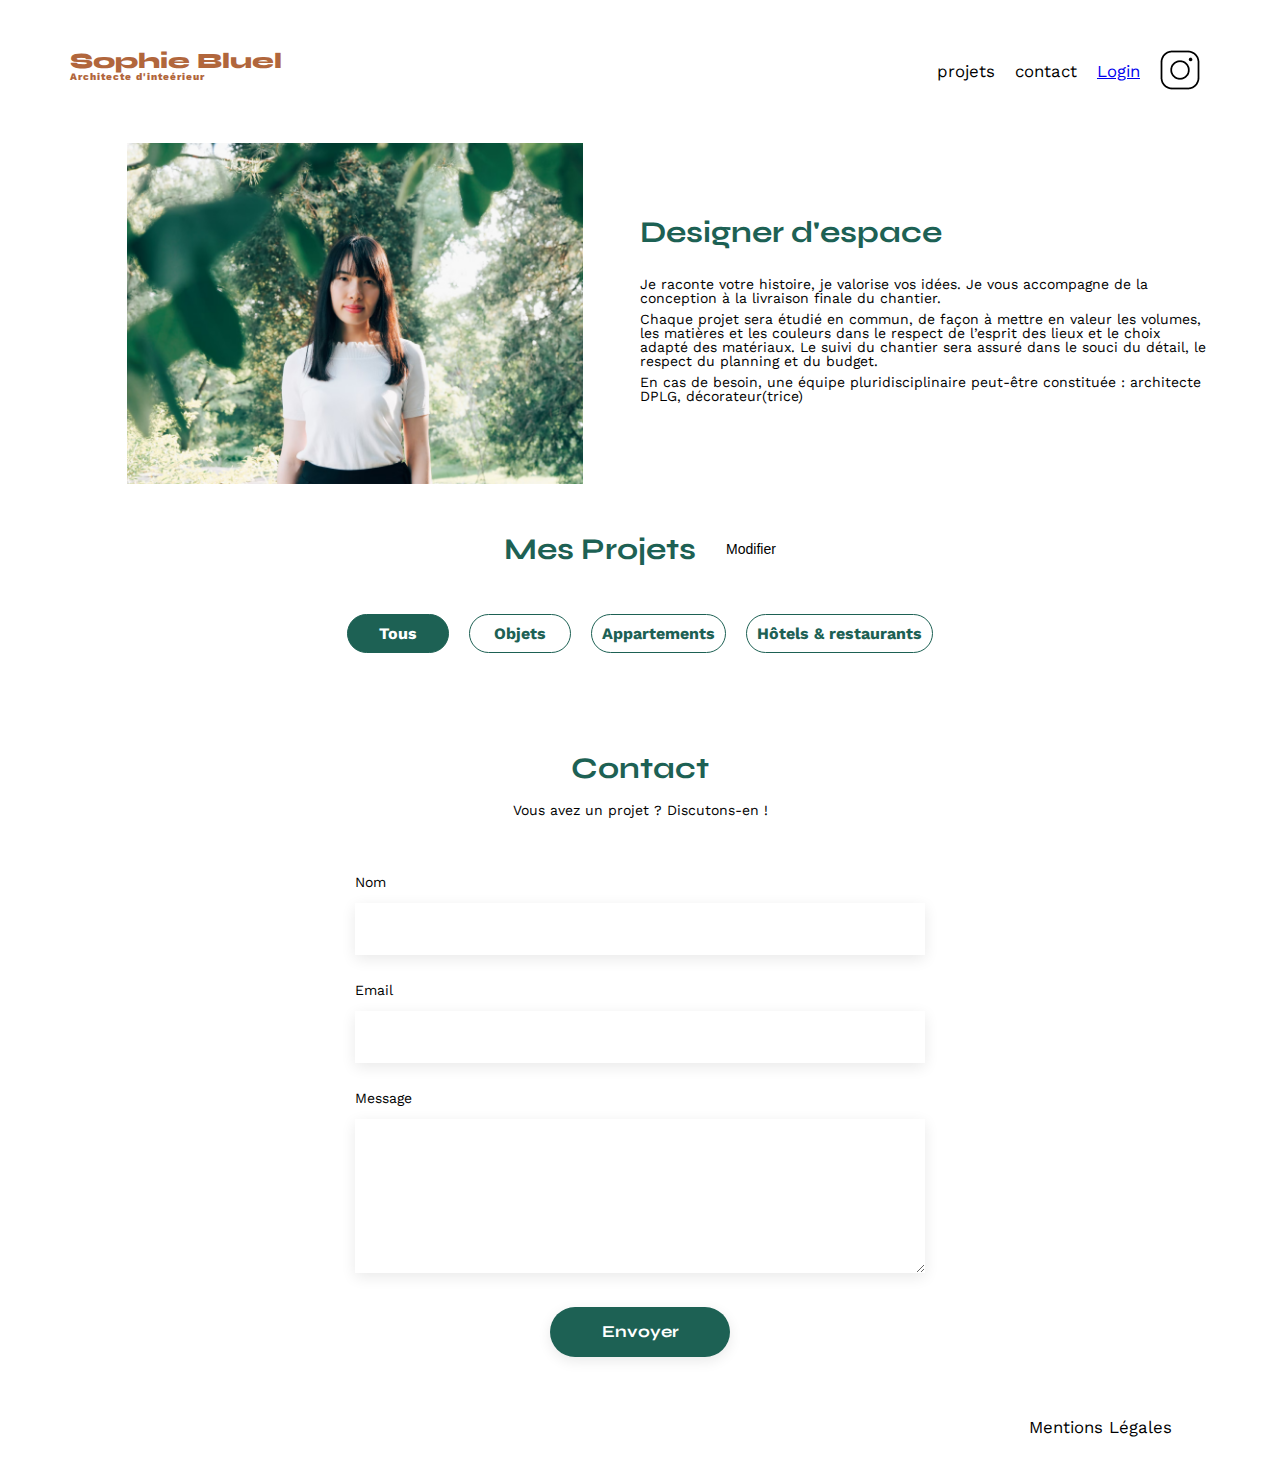
==== Portfolio-architecte-sophie-bluel-master/FrontEnd/index.html @ 6824dac6 "first commit. Envoi des fichiers suite à la création du dépot github" ====
<!DOCTYPE html>
<html lang="fr">
<head>
	<meta charset="UTF-8">
	<title>Sophie Bluel - Architecte d'intérieur</title>
	<meta name="viewport" content="width=device-width, initial-scale=1.0">
	<link rel="preconnect" href="https://fonts.googleapis.com">
	<link rel="preconnect" href="https://fonts.gstatic.com" crossorigin>
	<link href="https://fonts.googleapis.com/css2?family=Syne:wght@700;800&family=Work+Sans&display=swap" rel="stylesheet">
	<meta name="description" content="">
	<link rel="stylesheet" href="./assets/style.css">
</head>
<body>
<header>
	<h1>Sophie Bluel <span>Architecte d'inteérieur</span></h1>
	<nav>
		<ul>
			<li>projets</li>
			<li>contact</li>
			<li><a href="http://localhost/code/openclassroomProjetOne/Portfolio-architecte-sophie-bluel-master/FrontEnd/loginPage.html">Login</a></li>
			<li><img src="./assets/icons/instagram.png" alt="Instagram"></li>
		</ul>
	</nav>
</header>
<main class="test">
	<section id="introduction">
		<figure>
			<img src="./assets/images/sophie-bluel.png" alt="">
		</figure>
		<article>
			<h2>Designer d'espace</h2>
			<p>Je raconte votre histoire, je valorise vos idées. Je vous accompagne de la conception à la livraison finale du chantier.</p>
			<p>Chaque projet sera étudié en commun, de façon à mettre en valeur les volumes, les matières et les couleurs dans le respect de l’esprit des lieux et le choix adapté des matériaux. Le suivi du chantier sera assuré dans le souci du détail, le respect du planning et du budget.</p>
			<p>En cas de besoin, une équipe pluridisciplinaire peut-être constituée : architecte DPLG, décorateur(trice)</p>
		</article>
	</section>
	<section id="portfolio">
		<div class="contenerTitleProjectAndButtonModifProject">
			<h2>Mes Projets</h2>
			<div class="contenerButtonModifierProject">
				<button class="buttonModifierProject" type="button" aria-haspopup="modalProject" aria-controls="modalProject">Modifier</button>
			</div>	
		</div>
		<div class="sectionFilter">
			<div class="filter filterOne filterSelected">
				<p>Tous</p>
			</div>
			<div class="filter filterTwo">
				<p>Objets</p>
			</div>
			<div class="filter filterThree">
				<p>Appartements</p>
			</div>
			<div class="filter filterFour">
				<p>Hôtels & restaurants</p>
			</div>
		</div>
		<div class="gallery">
		</div>
	</section>
	<section id="contact">
		<h2>Contact</h2>
		<p>Vous avez un projet ? Discutons-en !</p>
		<form action="#" method="post">
			<label for="name">Nom</label>
			<input type="text" name="name" id="name">
			<label for="email">Email</label>
			<input type="email" name="email" id="email">
			<label for="message">Message</label>
			<textarea name="message" id="message" cols="30" rows="10"></textarea>
			<input type="submit" value="Envoyer">
		</form>
	</section>
</main>
<aside 
	id="modalProject" 
	role="dialog" 
	aria-labelledby="modalTitle" 
	aria-describedby="modalDesc"
	aria-modal="true"
	aria-hidden="true"
	>
	<div role="document" class="contenerModalProject">
		<div class="contenerPrincipalModal">
			<div class="contenerCloseModal">
				<div class="closeModal" aria-label="close" data-dismiss="modalProject"></div>
			</div>
			<h2 id="modalTitle">Galerie photo</h2>
			<div class="contenerAllFigureModalProject"></div>
			<hr>
			<button class="addProject">Ajouter une photo</button>
			<p>Supprimer la galerie</p>
		</div>
		<div class="contenerSecondPageAddProject hidden">
			<div class='contenerHeaderModalFormProject'>
				<div class='logoReturn'></div>
				<div class='closeModal' aria-label='close' data-dismiss='modalProject'>
				</div>
			</div>
			<h2>Ajout photo</h2>
			<form class='formAddProject'>
				<div class='contenerInputAndImageAdd'>
					<div class="contenerInput">
						<div class="borderImageForInputFile">
							<div class="imageInBorderImageForInputFile"></div>
						</div>
						<div class="contenerImageUserInput"></div>
						<div class="contenerInputFileAndLabel">
							<label for="image" class="labelImage">Ajouter une photo</label>
							<input type='file' id='inputImage' name='image' accept='image/png, image/jpeg'>
						</div>
						<div class="contenerTextInfoInputFile">
							<p>jpg; png : 4mo max</p>
						</div>
					</div>
				</div>
				<div class='contenerInputTitle'>
					<label for='inputTitle' class="labelForm">Titre</label>
					<input type='text' id='inputTitle' name='title'>
				</div>
				<div class='contenerInputCategory'>
					<label for="category" class="labelForm">Catégorie</label>
					<select list='categoryProjectList' id='categoryProject' name='category'>
						<option id="1" value='1' class="optionCategoryProject">Objets</option>
						<option id="2" value='2' class="optionCategoryProject">Appartements</option>
						<option id="3" value="3" class="optionCategoryProject">Hôtels & Restaurant</option>
					</select>
				</div>
				<input type="submit" value="Valider" class="buttonSubmitFormProject"></input>
			</form>
			
		</div>
	</div>

	</aside>

<footer>
	<nav>
		<ul>
			<li>Mentions Légales</li>
		</ul>
	</nav>
</footer>

<script src="javascript/foundFilesWork.js"></script>
</body>
</html>
---- Portfolio-architecte-sophie-bluel-master/FrontEnd/assets/style.css ----
/* http://meyerweb.com/eric/tools/css/reset/
   v2.0 | 20110126
   License: none (public domain)
*/

html, body, div, span, applet, object, iframe,
h1, h2, h3, h4, h5, h6, p, blockquote, pre,
a, abbr, acronym, address, big, cite, code,
del, dfn, em, img, ins, kbd, q, s, samp,
small, strike, strong, sub, sup, tt, var,
b, u, i, center,
dl, dt, dd, ol, ul, li,
fieldset, form, label, legend,
table, caption, tbody, tfoot, thead, tr, th, td,
article, aside, canvas, details, embed,
figure, figcaption, footer, header, hgroup,
menu, nav, output, ruby, section, summary,
time, mark, audio, video {
	margin: 0;
	padding: 0;
	border: 0;
	font-size: 100%;
	font: inherit;
	vertical-align: baseline;
}
/* HTML5 display-role reset for older browsers */
article, aside, details, figcaption, figure,
footer, header, hgroup, menu, nav, section {
	display: block;
}
body {
	line-height: 1;
}
ol, ul {
	list-style: none;
}
blockquote, q {
	quotes: none;
}
blockquote:before, blockquote:after,
q:before, q:after {
	content: '';
	content: none;
}
table {
	border-collapse: collapse;
	border-spacing: 0;
}
/** end reset css**/
body {
	max-width: 1140px;
	margin:auto;
	font-family: 'Work Sans' ;
	font-size: 14px;
}
header {
	display: flex;
	justify-content: space-between;
	margin: 50px 0
}
section {
	margin: 50px 0
}

h1{
	display: flex;
	flex-direction: column;
	font-family: 'Syne';
	font-size: 22px;
	font-weight: 800;
	color: #B1663C
}

h1 > span {
	font-family: 'Work Sans';
	font-size:10px;
	letter-spacing: 0.1em;
;
}

h2{
	font-family: 'Syne';
	font-weight: 700;
	font-size: 30px;
	color: #1D6154
}
nav ul {
	display: flex;
	align-items: center;
	list-style-type: none;

}
nav li {
	padding: 0 10px;
	font-size: 1.2em;
}

li:hover {
	color: #B1663C;
}
#introduction {
	display: flex;
	align-items: center;
}
#introduction figure {
	flex: 1
}
#introduction img {
	display: block;
	margin: auto;
	width: 80%;
}

#introduction article {
	flex: 1
}
#introduction h2 {
	margin-bottom: 1em;
}

#introduction p {
	margin-bottom: 0.5em;
}
#portfolio h2 {
	text-align: center;
}
.gallery {
	width: 100%;
	display: grid;
	grid-template-columns: 1fr 1fr 1fr;
	grid-column-gap: 20px;
	grid-row-gap: 20px;
}

.gallery img {
	width: 100%;

}
#contact {
	width: 50%;
margin: auto;
}
#contact > * {
	text-align: center;

}
#contact h2{
	margin-bottom: 20px;
}
#contact form {
	text-align: left;
	margin-top:30px;
	display: flex;
	flex-direction: column;
}

#contact input {
	height: 50px;
	font-size: 1.2em;
	border: none;
	box-shadow: 0px 4px 14px rgba(0, 0, 0, 0.09);
}
#contact label {
	margin: 2em 0 1em 0;
}
#contact textarea {
	border: none;
	box-shadow: 0px 4px 14px rgba(0, 0, 0, 0.09);
}

input[type="submit"]{
	font-family: 'Syne';
	font-weight: 700;
	color: white;
	background-color: #1D6154;
	margin : 2em auto ;
	width: 180px;
	text-align: center;
	border-radius: 60px ;
}

footer nav ul {
	display: flex;
	justify-content: flex-end;
	margin: 2em
}


.sectionFilter {
	width: 100%;
	margin: 0 0 50px 0;
	display: flex;
	justify-content: center;
}
.filter {
	min-height: 37px;
	min-width: 100px;
	margin: 0 10px;
	border: 1px solid #1D6154;
	border-radius: 60px;
	display: flex;
	justify-content: center;
	align-items: center;	
	
}
.filter:hover {
	cursor: pointer;
}
.filterSelected {
	background-color: #1D6154;
}
.filter p {
	margin: 0;
	padding: 0 10px;
	font-weight: 700;
	font-size: 16px;
	color: #1D6154;
}
.filterSelected p {
	color: white;
}
.contenerTitleProjectAndButtonModifProject {
	margin-bottom: 50px;
	display: flex;
	justify-content: center;
	align-items: center;
}

.contenerButtonModifierProject {
	margin-left: 30px;
	display: flex;
	justify-content: center;
	align-items: center;
}

.buttonModifierProject {
	padding: 0;
	margin: 0;
	background: none;
	border: none;
	font-size: 14px;
	font-weight: 400;
	
}




#modalProject {
	position: fixed;
	z-index: 2;
	left: 0;
	top: 0;
	width: 100%;
	height: 100%;
	background: rgba(0, 0, 0, 0.8);
	display: flex;
	justify-content: center;
	align-items: center;
}
.contenerPrincipalModal {
	display: flex;
	flex-direction: column;
	align-items: center;
}

.contenerCloseModal {
	width: 90%;
	display: flex;
	justify-content: flex-end;
}

.closeModal {
	width: 24px;
	height: 24px;
	margin: 20px 0;
	background: url("../assets/icons/closeModal.png") no-repeat center;
	background-size: 50% 50%;
}

.contenerModalProject {
	width: 630px;
	height: 670px;
	background-color: white;
	display: flex;
	flex-direction: column;
	align-items: center;
	overflow: auto;
}

.contenerAllFigureModalProject {
	width: 90%;
	display: flex;
	flex-wrap: wrap;
	justify-content: flex-start;
}
.contenerIndivFigureInModal {
	position: relative;
	width: 17%;
	margin : 10px 10px 5px 0;
}
.figureInModalProject {
	width: 100%;
	height: 75px;
	display: flex;
	flex-direction: column;
	
}

.figureInModalProject img {
	width: 100%;
	height: 70%;
}

#modalProject[aria-hidden="true"] {
	display: none;
	visibility: hidden;
	opacity: 0;
}

.buttonDeleteProject {
	position: absolute;
	top: 5px;
	right: 5px;
	width: 17px;
	height: 17px;
	z-index: 3;
	background: url("../assets/icons/deleteWork.png") no-repeat center;
	background-color: black;
	background-size: 50% 50%;
}

a {
	width: 100%;
	height: 100%;
}

.contenerSecondPageAddProject {
	width: 95%;
	display: flex;
	flex-direction: column;
	align-items: center;
}

.contenerHeaderModalFormProject {
	width: 95%;
	display: flex;
	justify-content: space-between;
}
.logoReturn {
	width: 20px;
	height: 20px;
	margin : 20px 0;
	background: url("../assets/icons/Arrow_Back.png") no-repeat center;
	background-size: 50% 50%;
}

.closerModal {
	width: 20px;
	height: 20px;
	margin-right : 20px;
	background-color: black;
}

.contenerInput {
	width: 250px;
	height: 200px;
	background-color: #E8F1F6;
	display: flex;
	flex-direction: column;
	align-items: center;
	justify-content: center;
}

.borderImageForInputFile {
	width: 58px;
	height: 46px;
	margin: 0 0 20px 0;
	background: url("../assets/icons/testImage.png") no-repeat center;
	background-size: 100% 100%;
}

.contenerInputFileAndLabel {
	display: block;
}

.labelImage {
	display: flex;
	justify-content: center;
	align-items: center;
	width: 173px;
	height: 36px;
	background: #CBD6DC;
	border-radius: 50px;
}

#inputImage {
	opacity: 0;
	width: 1px;
	height: 1px;
}

.contenerInputTitle, .contenerInputCategory {
	width: 250px;
	display: flex;
	flex-direction: column;
	align-items: flex-start;
}
#categoryProject, #inputTitle {
	width: 250px;
	padding: 0;
	margin: 0;
	border: 1px solid black;
}

.optionCategoryProject {
	width: 100%;
}



.hidden {
	display: none;
}
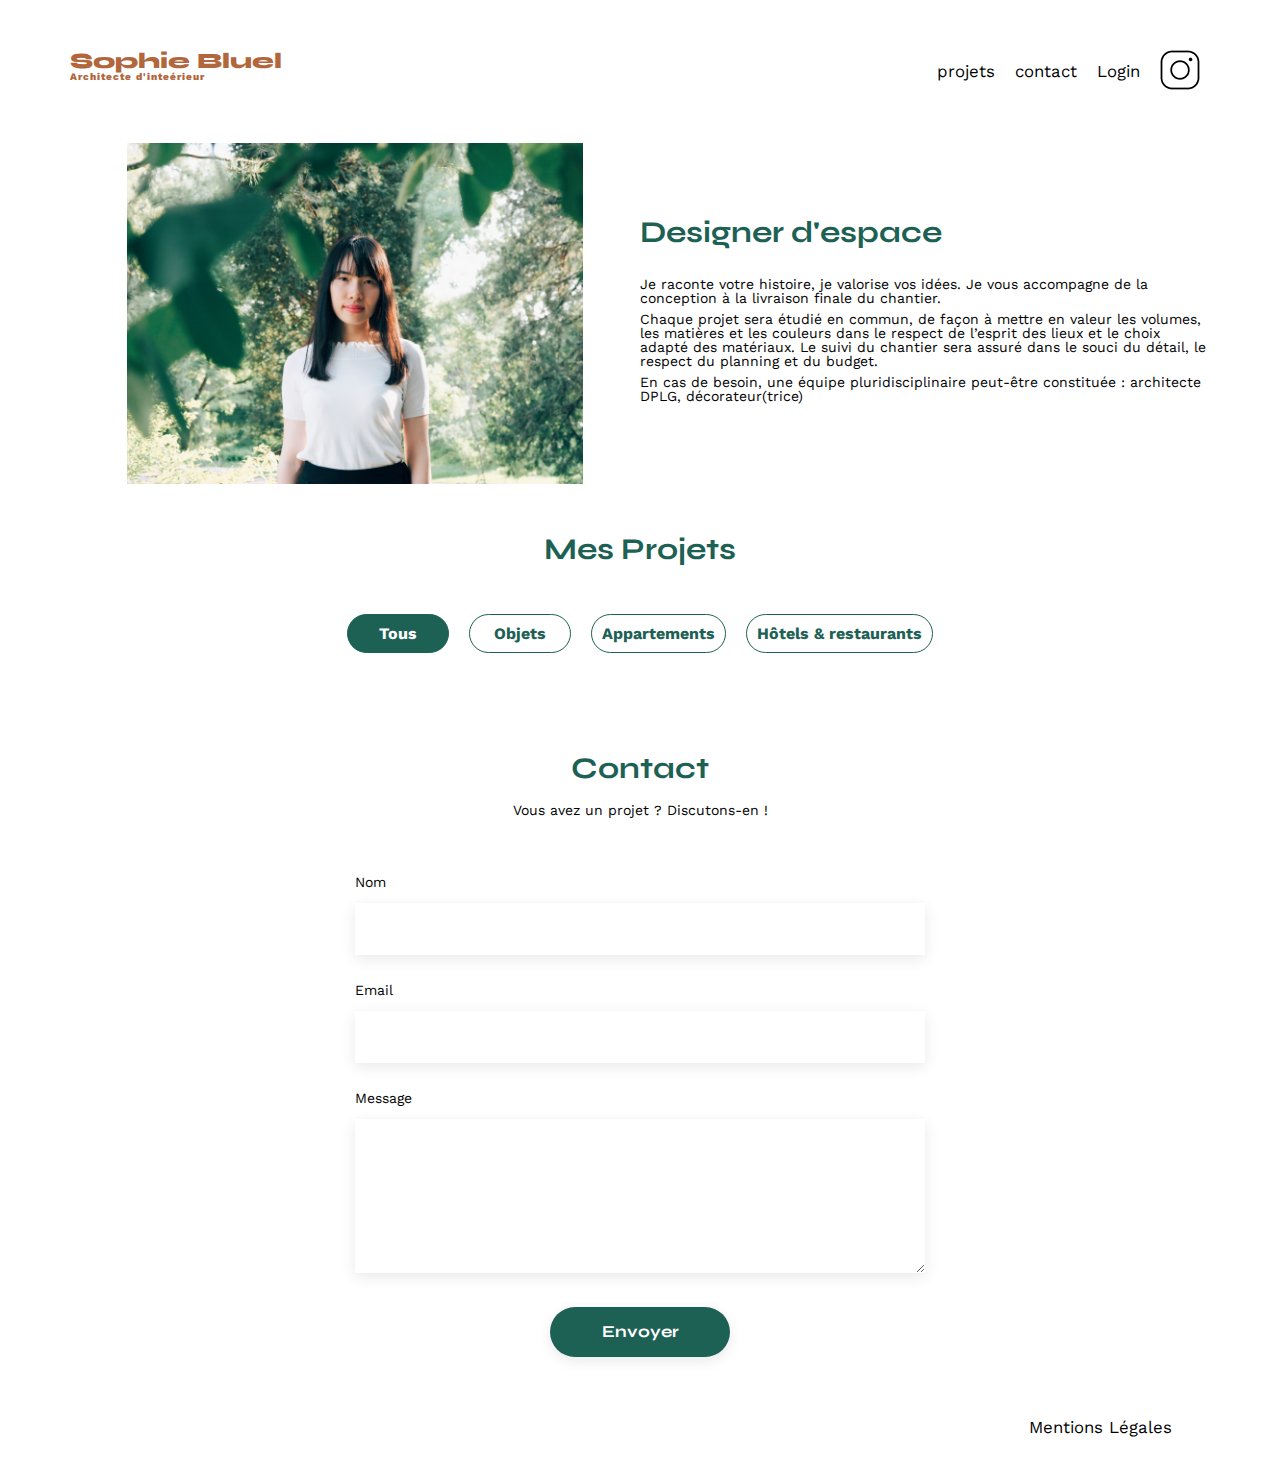
==== commit 495d5367: "Cacher button modifier si l'utilisateur n'est pas connecté" ====
--- a/Portfolio-architecte-sophie-bluel-master/FrontEnd/index.html
+++ b/Portfolio-architecte-sophie-bluel-master/FrontEnd/index.html
@@ -37,7 +37,7 @@
 	<section id="portfolio">
 		<div class="contenerTitleProjectAndButtonModifProject">
 			<h2>Mes Projets</h2>
-			<div class="contenerButtonModifierProject">
+			<div class="contenerButtonModifierProject hidden">
 				<button class="buttonModifierProject" type="button" aria-haspopup="modalProject" aria-controls="modalProject">Modifier</button>
 			</div>	
 		</div>
--- a/Portfolio-architecte-sophie-bluel-master/FrontEnd/assets/style.css
+++ b/Portfolio-architecte-sophie-bluel-master/FrontEnd/assets/style.css
@@ -417,6 +417,11 @@
 	width: 100%;
 }
 
+a {
+	text-decoration: none;
+	color: #000000;
+}
+
 
 
 .hidden {
